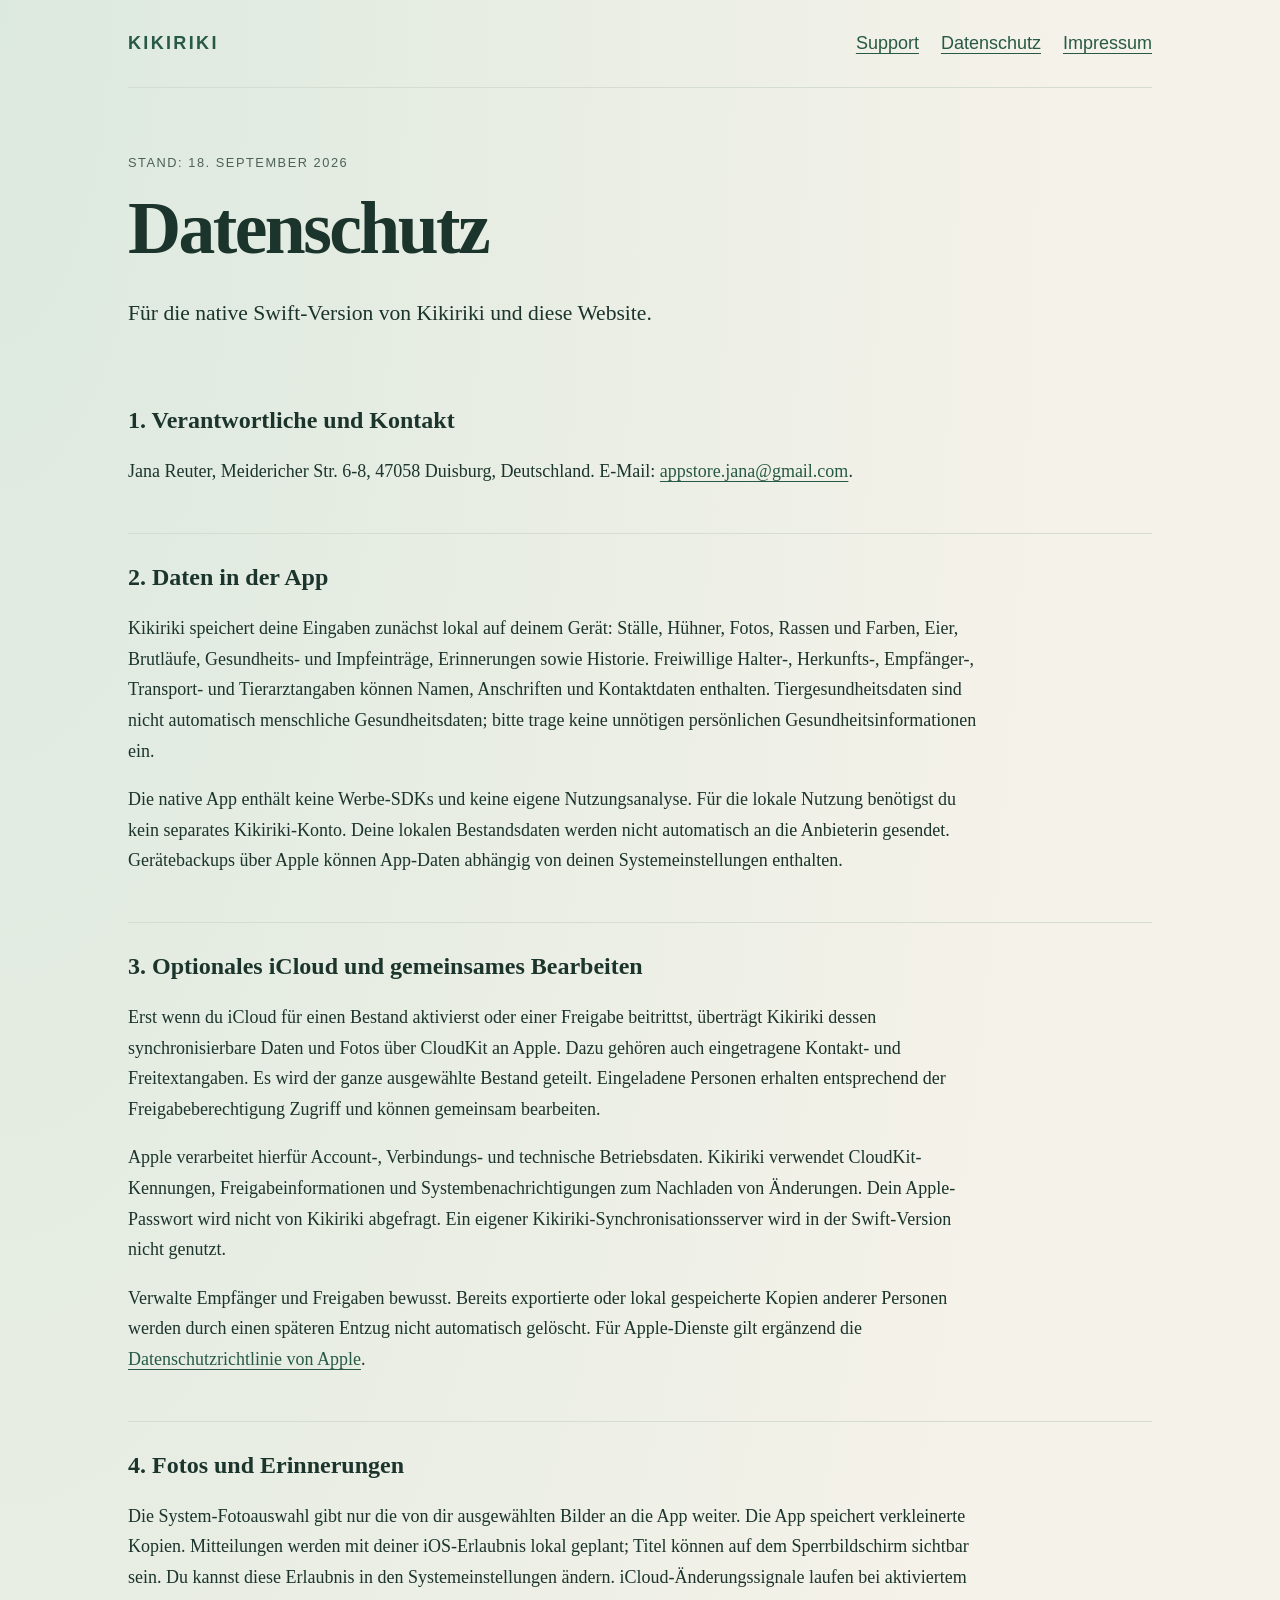
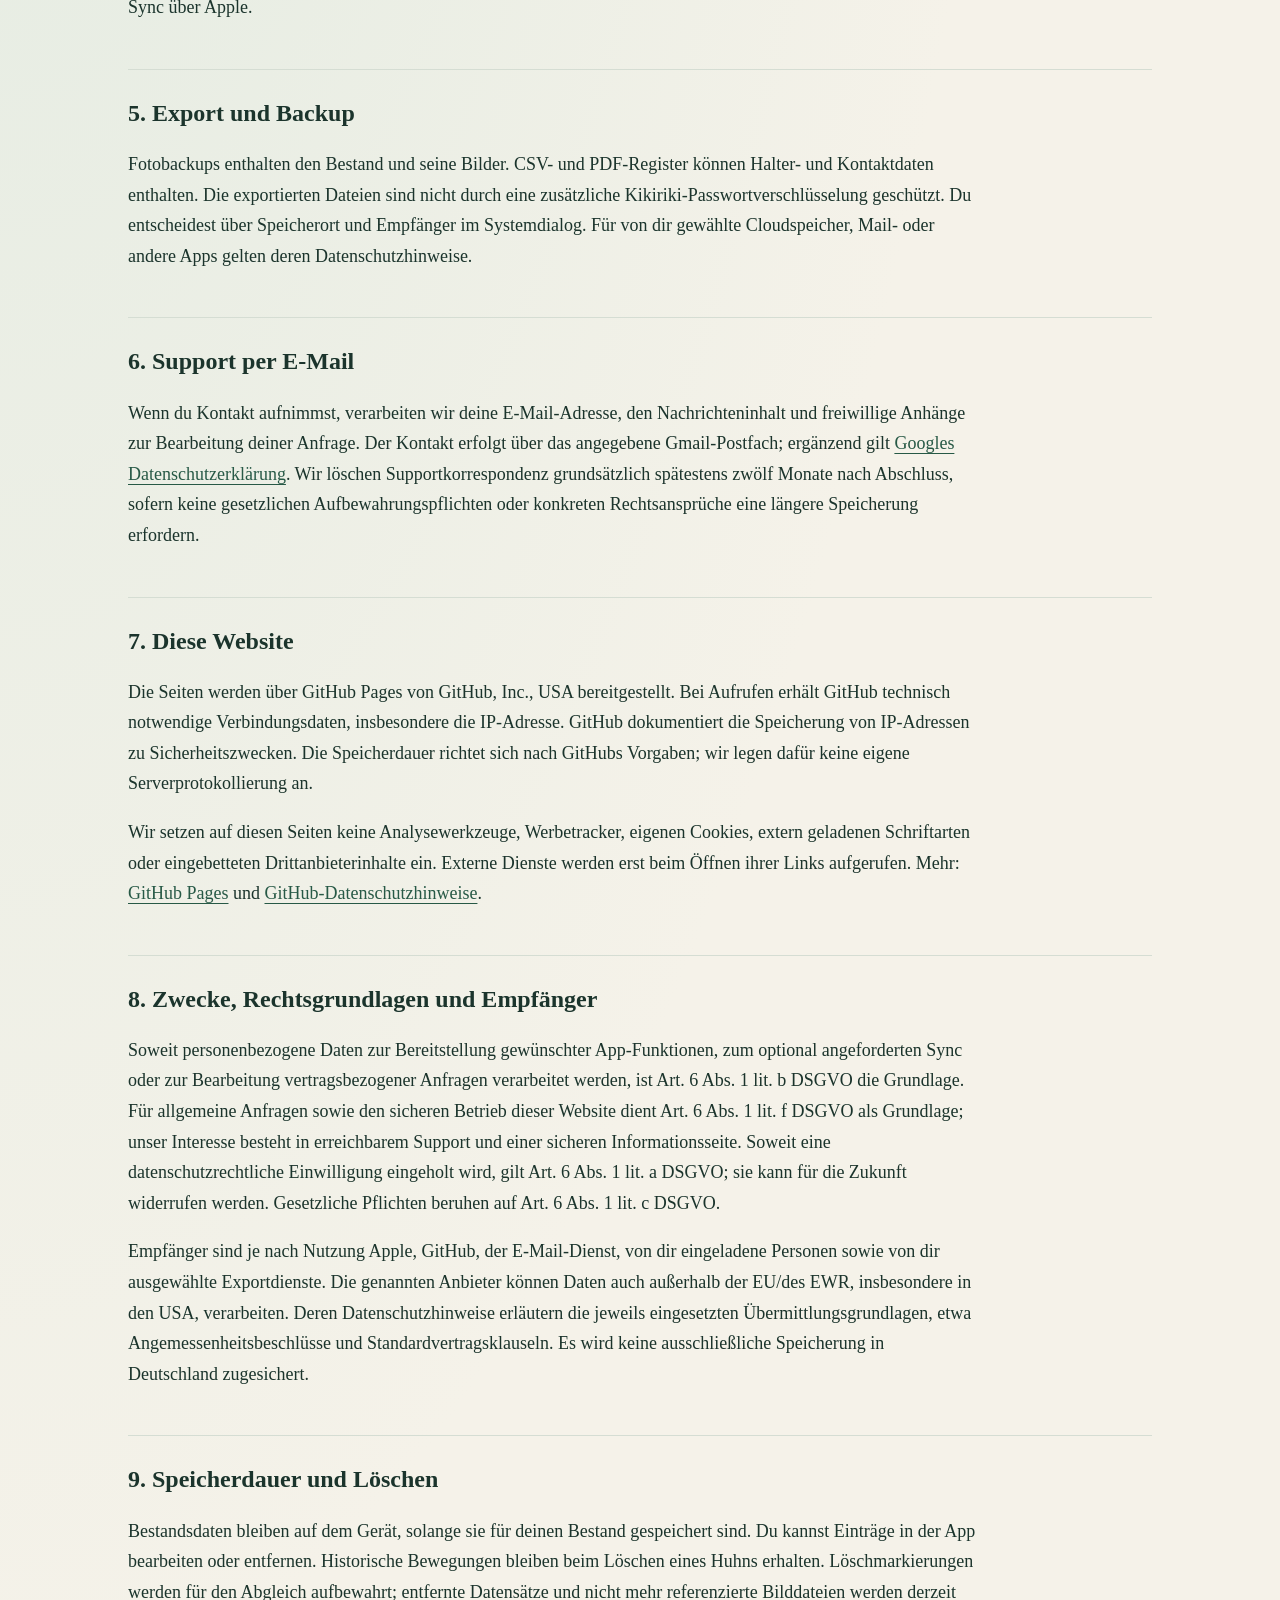
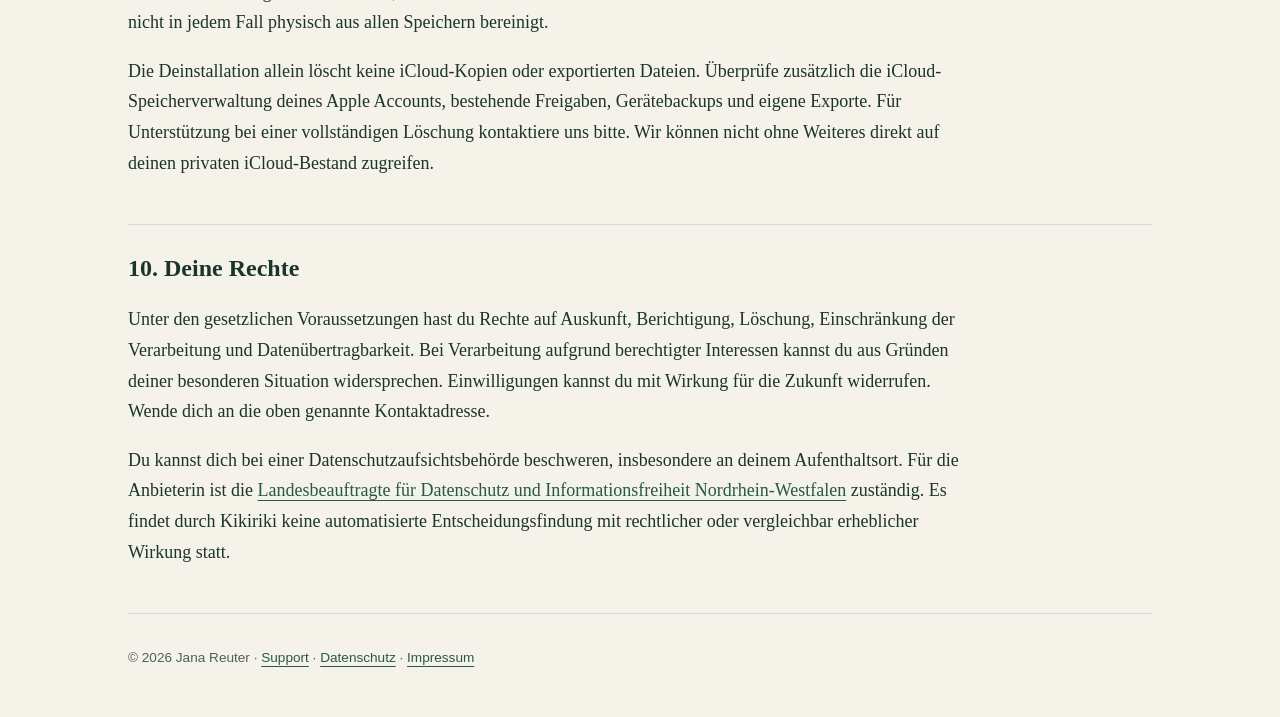
==== datenschutz/index.html @ 35ad3543 "Publish Kikiriki information, support, privacy and imprint" ====
<!doctype html>
<html lang="de"><head><meta charset="utf-8"><meta name="viewport" content="width=device-width, initial-scale=1"><meta name="color-scheme" content="light dark"><meta name="description" content="Datenschutzhinweise für Kikiriki und diese Website"><title>Kikiriki · Datenschutz</title><link rel="stylesheet" href="../assets/style.css"><link rel="icon" href="../assets/icon.png"></head>
<body><a class="skip" href="#inhalt">Zum Inhalt</a><div class="wrap"><nav aria-label="Hauptnavigation"><a class="brand" href="../">KIKIRIKI</a><div><a href="../support/">Support</a><a href="../datenschutz/">Datenschutz</a><a href="../impressum/">Impressum</a></div></nav><main id="inhalt"><header><p class="eyebrow">Stand: 18. September 2026</p><h1>Datenschutz</h1><p class="lead">Für die native Swift-Version von Kikiriki und diese Website.</p></header>
<section><h2>1. Verantwortliche und Kontakt</h2><p>Jana Reuter, Meidericher Str. 6-8, 47058 Duisburg, Deutschland. E-Mail: <a href="mailto:appstore.jana@gmail.com">appstore.jana@gmail.com</a>.</p></section>
<section><h2>2. Daten in der App</h2><p>Kikiriki speichert deine Eingaben zunächst lokal auf deinem Gerät: Ställe, Hühner, Fotos, Rassen und Farben, Eier, Brutläufe, Gesundheits- und Impfeinträge, Erinnerungen sowie Historie. Freiwillige Halter-, Herkunfts-, Empfänger-, Transport- und Tierarztangaben können Namen, Anschriften und Kontaktdaten enthalten. Tiergesundheitsdaten sind nicht automatisch menschliche Gesundheitsdaten; bitte trage keine unnötigen persönlichen Gesundheitsinformationen ein.</p><p>Die native App enthält keine Werbe-SDKs und keine eigene Nutzungsanalyse. Für die lokale Nutzung benötigst du kein separates Kikiriki-Konto. Deine lokalen Bestandsdaten werden nicht automatisch an die Anbieterin gesendet. Gerätebackups über Apple können App-Daten abhängig von deinen Systemeinstellungen enthalten.</p></section>
<section><h2>3. Optionales iCloud und gemeinsames Bearbeiten</h2><p>Erst wenn du iCloud für einen Bestand aktivierst oder einer Freigabe beitrittst, überträgt Kikiriki dessen synchronisierbare Daten und Fotos über CloudKit an Apple. Dazu gehören auch eingetragene Kontakt- und Freitextangaben. Es wird der ganze ausgewählte Bestand geteilt. Eingeladene Personen erhalten entsprechend der Freigabeberechtigung Zugriff und können gemeinsam bearbeiten.</p><p>Apple verarbeitet hierfür Account-, Verbindungs- und technische Betriebsdaten. Kikiriki verwendet CloudKit-Kennungen, Freigabeinformationen und Systembenachrichtigungen zum Nachladen von Änderungen. Dein Apple-Passwort wird nicht von Kikiriki abgefragt. Ein eigener Kikiriki-Synchronisationsserver wird in der Swift-Version nicht genutzt.</p><p>Verwalte Empfänger und Freigaben bewusst. Bereits exportierte oder lokal gespeicherte Kopien anderer Personen werden durch einen späteren Entzug nicht automatisch gelöscht. Für Apple-Dienste gilt ergänzend die <a href="https://www.apple.com/legal/privacy/de-ww/">Datenschutzrichtlinie von Apple</a>.</p></section>
<section><h2>4. Fotos und Erinnerungen</h2><p>Die System-Fotoauswahl gibt nur die von dir ausgewählten Bilder an die App weiter. Die App speichert verkleinerte Kopien. Mitteilungen werden mit deiner iOS-Erlaubnis lokal geplant; Titel können auf dem Sperrbildschirm sichtbar sein. Du kannst diese Erlaubnis in den Systemeinstellungen ändern. iCloud-Änderungssignale laufen bei aktiviertem Sync über Apple.</p></section>
<section><h2>5. Export und Backup</h2><p>Fotobackups enthalten den Bestand und seine Bilder. CSV- und PDF-Register können Halter- und Kontaktdaten enthalten. Die exportierten Dateien sind nicht durch eine zusätzliche Kikiriki-Passwortverschlüsselung geschützt. Du entscheidest über Speicherort und Empfänger im Systemdialog. Für von dir gewählte Cloudspeicher, Mail- oder andere Apps gelten deren Datenschutzhinweise.</p></section>
<section><h2>6. Support per E-Mail</h2><p>Wenn du Kontakt aufnimmst, verarbeiten wir deine E-Mail-Adresse, den Nachrichteninhalt und freiwillige Anhänge zur Bearbeitung deiner Anfrage. Der Kontakt erfolgt über das angegebene Gmail-Postfach; ergänzend gilt <a href="https://policies.google.com/privacy?hl=de">Googles Datenschutzerklärung</a>. Wir löschen Supportkorrespondenz grundsätzlich spätestens zwölf Monate nach Abschluss, sofern keine gesetzlichen Aufbewahrungspflichten oder konkreten Rechtsansprüche eine längere Speicherung erfordern.</p></section>
<section><h2>7. Diese Website</h2><p>Die Seiten werden über GitHub Pages von GitHub, Inc., USA bereitgestellt. Bei Aufrufen erhält GitHub technisch notwendige Verbindungsdaten, insbesondere die IP-Adresse. GitHub dokumentiert die Speicherung von IP-Adressen zu Sicherheitszwecken. Die Speicherdauer richtet sich nach GitHubs Vorgaben; wir legen dafür keine eigene Serverprotokollierung an.</p><p>Wir setzen auf diesen Seiten keine Analysewerkzeuge, Werbetracker, eigenen Cookies, extern geladenen Schriftarten oder eingebetteten Drittanbieterinhalte ein. Externe Dienste werden erst beim Öffnen ihrer Links aufgerufen. Mehr: <a href="https://docs.github.com/en/pages/getting-started-with-github-pages/what-is-github-pages">GitHub Pages</a> und <a href="https://docs.github.com/en/site-policy/privacy-policies/github-general-privacy-statement">GitHub-Datenschutzhinweise</a>.</p></section>
<section><h2>8. Zwecke, Rechtsgrundlagen und Empfänger</h2><p>Soweit personenbezogene Daten zur Bereitstellung gewünschter App-Funktionen, zum optional angeforderten Sync oder zur Bearbeitung vertragsbezogener Anfragen verarbeitet werden, ist Art. 6 Abs. 1 lit. b DSGVO die Grundlage. Für allgemeine Anfragen sowie den sicheren Betrieb dieser Website dient Art. 6 Abs. 1 lit. f DSGVO als Grundlage; unser Interesse besteht in erreichbarem Support und einer sicheren Informationsseite. Soweit eine datenschutzrechtliche Einwilligung eingeholt wird, gilt Art. 6 Abs. 1 lit. a DSGVO; sie kann für die Zukunft widerrufen werden. Gesetzliche Pflichten beruhen auf Art. 6 Abs. 1 lit. c DSGVO.</p><p>Empfänger sind je nach Nutzung Apple, GitHub, der E-Mail-Dienst, von dir eingeladene Personen sowie von dir ausgewählte Exportdienste. Die genannten Anbieter können Daten auch außerhalb der EU/des EWR, insbesondere in den USA, verarbeiten. Deren Datenschutzhinweise erläutern die jeweils eingesetzten Übermittlungsgrundlagen, etwa Angemessenheitsbeschlüsse und Standardvertragsklauseln. Es wird keine ausschließliche Speicherung in Deutschland zugesichert.</p></section>
<section id="loeschen"><h2>9. Speicherdauer und Löschen</h2><p>Bestandsdaten bleiben auf dem Gerät, solange sie für deinen Bestand gespeichert sind. Du kannst Einträge in der App bearbeiten oder entfernen. Historische Bewegungen bleiben beim Löschen eines Huhns erhalten. Löschmarkierungen werden für den Abgleich aufbewahrt; entfernte Datensätze und nicht mehr referenzierte Bilddateien werden derzeit nicht in jedem Fall physisch aus allen Speichern bereinigt.</p><p>Die Deinstallation allein löscht keine iCloud-Kopien oder exportierten Dateien. Überprüfe zusätzlich die iCloud-Speicherverwaltung deines Apple Accounts, bestehende Freigaben, Gerätebackups und eigene Exporte. Für Unterstützung bei einer vollständigen Löschung kontaktiere uns bitte. Wir können nicht ohne Weiteres direkt auf deinen privaten iCloud-Bestand zugreifen.</p></section>
<section><h2>10. Deine Rechte</h2><p>Unter den gesetzlichen Voraussetzungen hast du Rechte auf Auskunft, Berichtigung, Löschung, Einschränkung der Verarbeitung und Datenübertragbarkeit. Bei Verarbeitung aufgrund berechtigter Interessen kannst du aus Gründen deiner besonderen Situation widersprechen. Einwilligungen kannst du mit Wirkung für die Zukunft widerrufen. Wende dich an die oben genannte Kontaktadresse.</p><p>Du kannst dich bei einer Datenschutzaufsichtsbehörde beschweren, insbesondere an deinem Aufenthaltsort. Für die Anbieterin ist die <a href="https://www.ldi.nrw.de/kontakt">Landesbeauftragte für Datenschutz und Informationsfreiheit Nordrhein-Westfalen</a> zuständig. Es findet durch Kikiriki keine automatisierte Entscheidungsfindung mit rechtlicher oder vergleichbar erheblicher Wirkung statt.</p></section></main><footer>© 2026 Jana Reuter · <a href="../support/">Support</a> · <a href="../datenschutz/">Datenschutz</a> · <a href="../impressum/">Impressum</a></footer></div></body></html>
---- assets/style.css ----
*{box-sizing:border-box} :root{--bg:#f5f2e9;--surface:#fffdf8;--ink:#1b342c;--muted:#4c6158;--line:#d5ddd3;--accent:#275946}body{margin:0;background:radial-gradient(ellipse at top left,#dce9df,transparent 60%),var(--bg);color:var(--ink);font:18px/1.7 Georgia,'Times New Roman',serif}.wrap{max-width:1080px;margin:auto;padding:0 28px}nav{display:flex;justify-content:space-between;align-items:center;gap:24px;padding:28px 0;border-bottom:1px solid var(--line)}nav div{display:flex;gap:22px;flex-wrap:wrap}nav,.eyebrow,.button,footer,summary{font-family:'Avenir Next',Avenir,sans-serif}a{color:var(--accent);text-underline-offset:4px}a:hover{text-decoration-thickness:2px}.brand{font-weight:800;letter-spacing:.13em;text-decoration:none}h1{font-size:clamp(2.5rem,6vw,4.6rem);line-height:1.1;margin:14px 0 26px;letter-spacing:-.035em}h2{font-size:1.5rem;line-height:1.3;margin-top:0}header{padding:52px 0 24px}.eyebrow{font-size:.8rem;text-transform:uppercase;letter-spacing:.12em;color:var(--muted)}.lead{font-size:1.35rem;max-width:650px}section{padding:28px 0;border-bottom:1px solid var(--line)}section p{max-width:850px}.hero{display:grid;grid-template-columns:1fr 1fr;align-items:center;gap:32px;padding:56px 0}.hero img{width:100%;height:auto;border-radius:36px}.button{display:inline-block;background:var(--accent);color:white;padding:12px 24px;border-radius:40px;text-decoration:none;font-weight:600}.grid{display:grid;grid-template-columns:repeat(3,1fr);gap:18px}.grid article{padding:24px;border-radius:24px;background:var(--surface)}.grid p{margin-bottom:0}details{padding:18px 0;border-top:1px solid var(--line)}summary{cursor:pointer;font-weight:600}footer{padding:32px 0 48px;font-size:.85rem;color:var(--muted)}:focus-visible{outline:3px solid #bb7b22;outline-offset:5px}.skip{position:absolute;left:20px;top:-100px;background:var(--surface);padding:10px}.skip:focus{top:10px}p{overflow-wrap:anywhere}@media(max-width:700px){nav{align-items:flex-start;flex-direction:column;gap:12px}nav div{gap:16px;font-size:.85rem}.hero,.grid{grid-template-columns:1fr}.hero{padding-top:30px}.hero img{max-height:320px;object-fit:cover}.wrap{padding:0 22px}header{padding-top:30px}}@media(prefers-color-scheme:dark){:root{--bg:#111e25;--surface:#1b2b32;--ink:#eef1e9;--muted:#b1c3bd;--line:#36474e;--accent:#a4d2ba}body{background:radial-gradient(ellipse at top left,#223e43,transparent 60%),var(--bg)}.button{color:#11231c}}
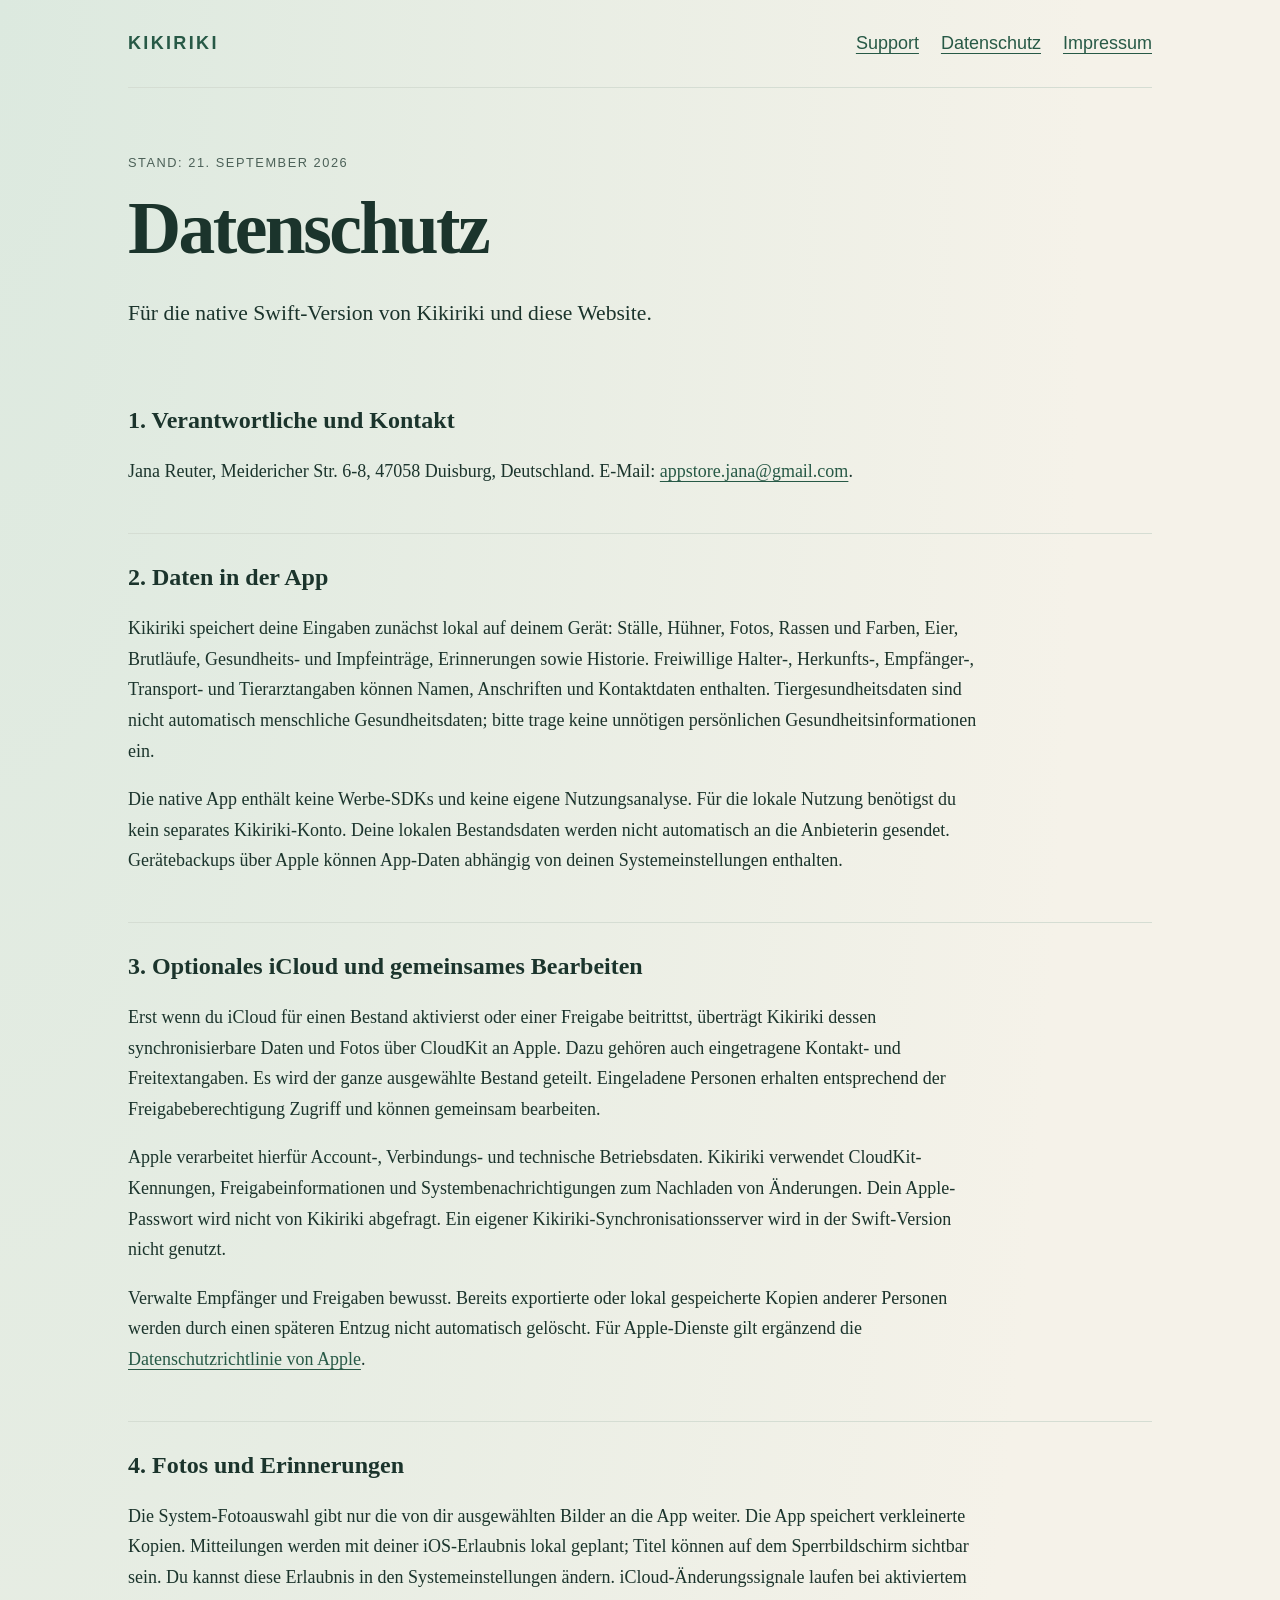
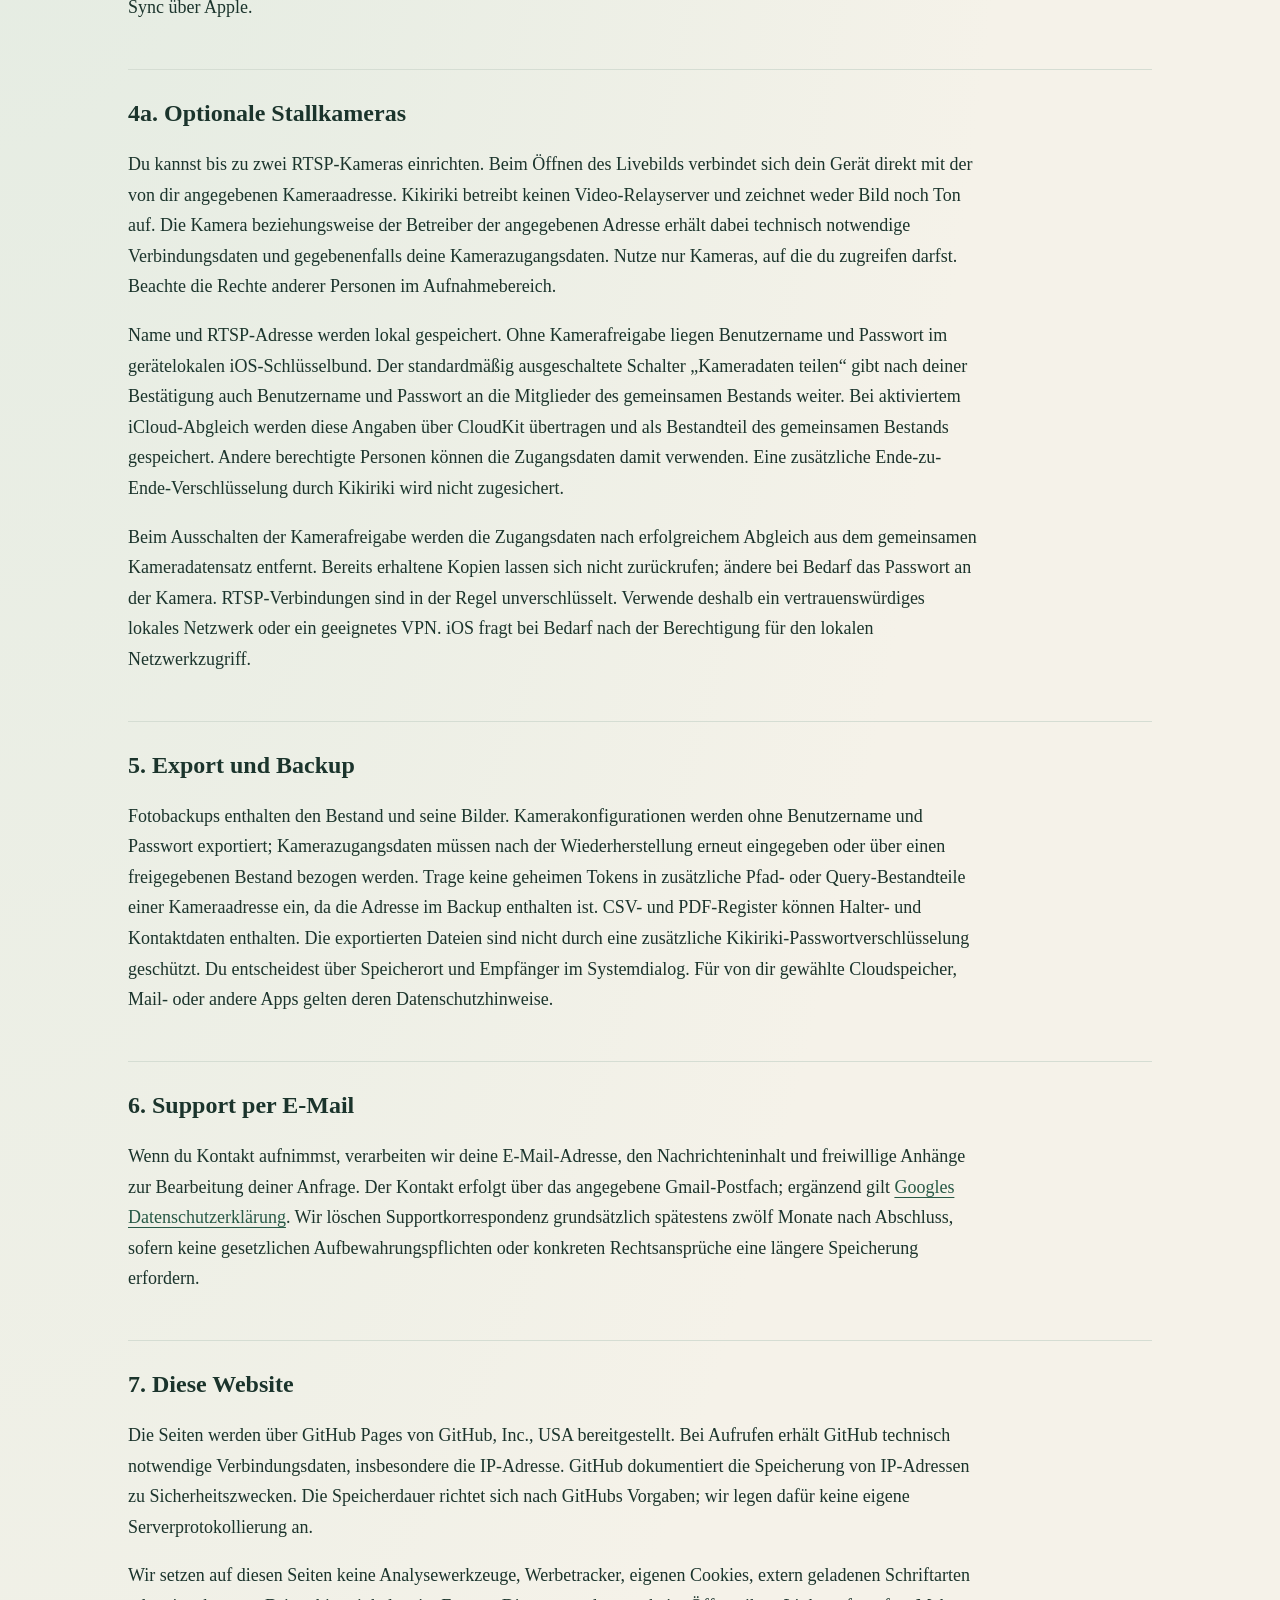
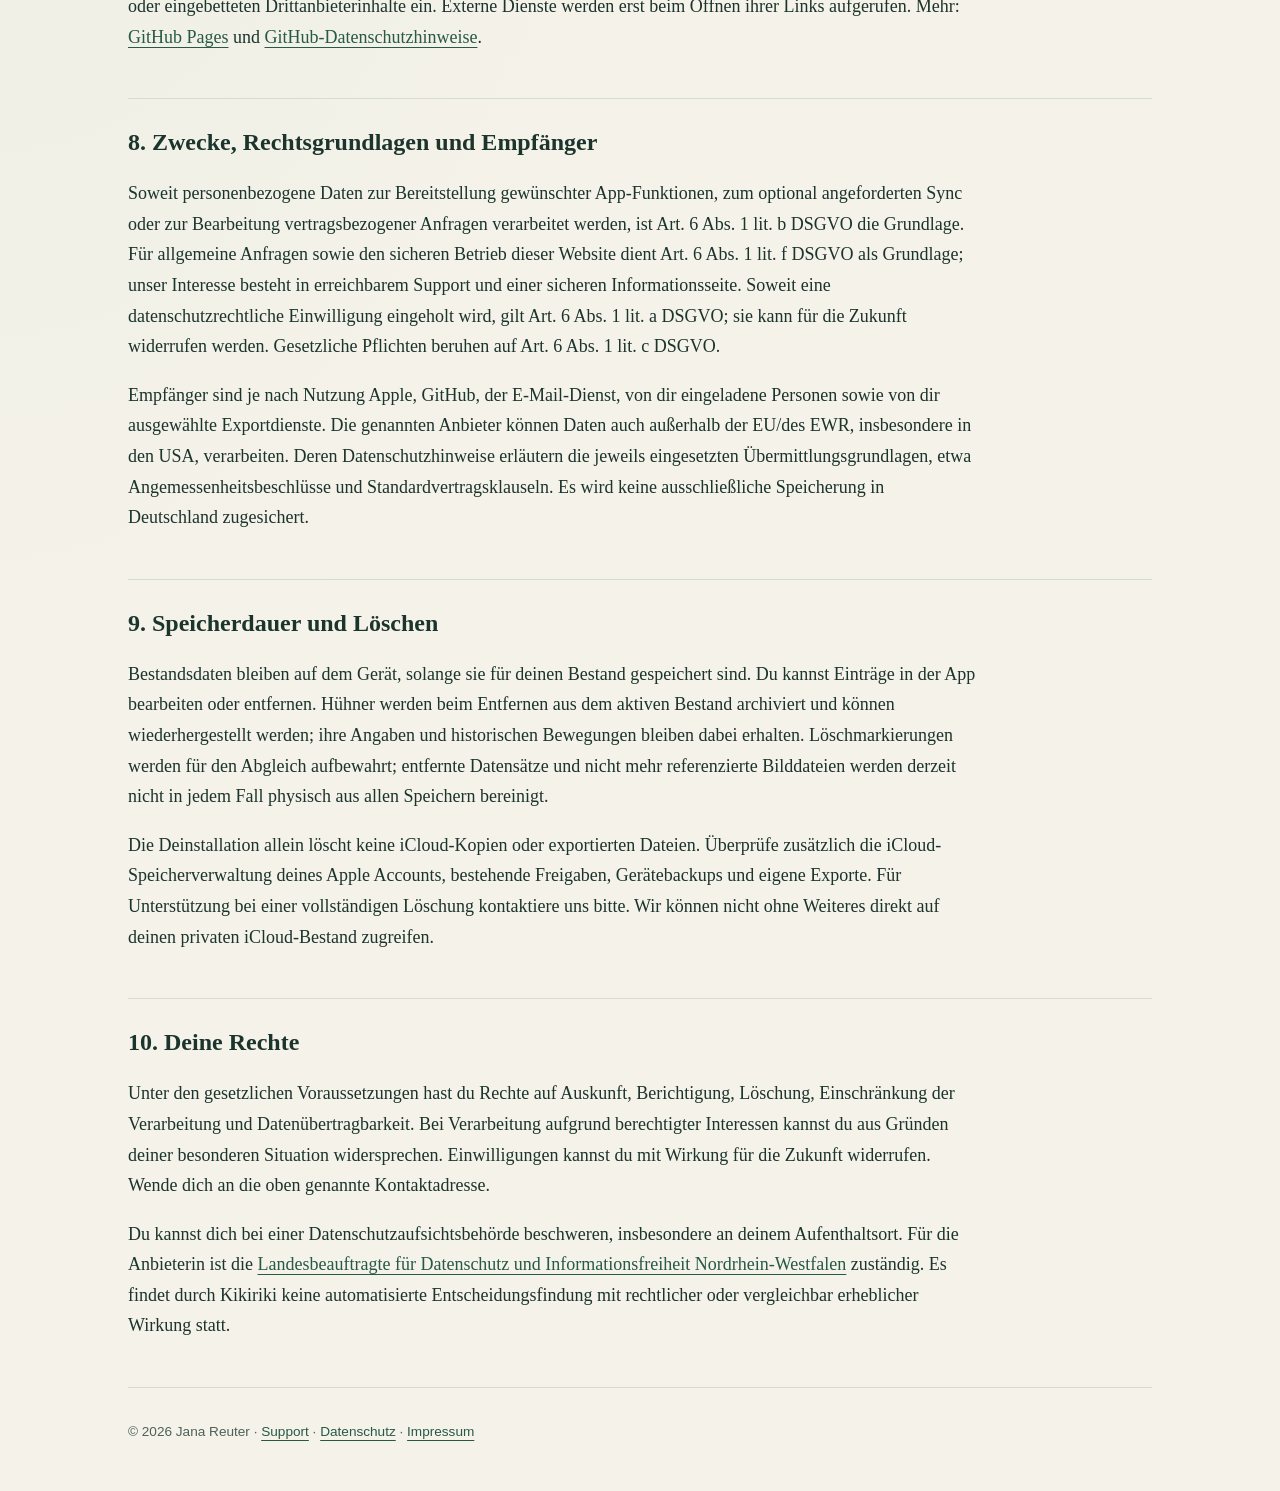
==== commit 069eaa1a: "Update privacy notice for RTSP cameras and optional credential sharing" ====
--- a/datenschutz/index.html
+++ b/datenschutz/index.html
@@ -1,13 +1,14 @@
 <!doctype html>
 <html lang="de"><head><meta charset="utf-8"><meta name="viewport" content="width=device-width, initial-scale=1"><meta name="color-scheme" content="light dark"><meta name="description" content="Datenschutzhinweise für Kikiriki und diese Website"><title>Kikiriki · Datenschutz</title><link rel="stylesheet" href="../assets/style.css"><link rel="icon" href="../assets/icon.png"></head>
-<body><a class="skip" href="#inhalt">Zum Inhalt</a><div class="wrap"><nav aria-label="Hauptnavigation"><a class="brand" href="../">KIKIRIKI</a><div><a href="../support/">Support</a><a href="../datenschutz/">Datenschutz</a><a href="../impressum/">Impressum</a></div></nav><main id="inhalt"><header><p class="eyebrow">Stand: 18. September 2026</p><h1>Datenschutz</h1><p class="lead">Für die native Swift-Version von Kikiriki und diese Website.</p></header>
+<body><a class="skip" href="#inhalt">Zum Inhalt</a><div class="wrap"><nav aria-label="Hauptnavigation"><a class="brand" href="../">KIKIRIKI</a><div><a href="../support/">Support</a><a href="../datenschutz/">Datenschutz</a><a href="../impressum/">Impressum</a></div></nav><main id="inhalt"><header><p class="eyebrow">Stand: 21. September 2026</p><h1>Datenschutz</h1><p class="lead">Für die native Swift-Version von Kikiriki und diese Website.</p></header>
 <section><h2>1. Verantwortliche und Kontakt</h2><p>Jana Reuter, Meidericher Str. 6-8, 47058 Duisburg, Deutschland. E-Mail: <a href="mailto:appstore.jana@gmail.com">appstore.jana@gmail.com</a>.</p></section>
 <section><h2>2. Daten in der App</h2><p>Kikiriki speichert deine Eingaben zunächst lokal auf deinem Gerät: Ställe, Hühner, Fotos, Rassen und Farben, Eier, Brutläufe, Gesundheits- und Impfeinträge, Erinnerungen sowie Historie. Freiwillige Halter-, Herkunfts-, Empfänger-, Transport- und Tierarztangaben können Namen, Anschriften und Kontaktdaten enthalten. Tiergesundheitsdaten sind nicht automatisch menschliche Gesundheitsdaten; bitte trage keine unnötigen persönlichen Gesundheitsinformationen ein.</p><p>Die native App enthält keine Werbe-SDKs und keine eigene Nutzungsanalyse. Für die lokale Nutzung benötigst du kein separates Kikiriki-Konto. Deine lokalen Bestandsdaten werden nicht automatisch an die Anbieterin gesendet. Gerätebackups über Apple können App-Daten abhängig von deinen Systemeinstellungen enthalten.</p></section>
 <section><h2>3. Optionales iCloud und gemeinsames Bearbeiten</h2><p>Erst wenn du iCloud für einen Bestand aktivierst oder einer Freigabe beitrittst, überträgt Kikiriki dessen synchronisierbare Daten und Fotos über CloudKit an Apple. Dazu gehören auch eingetragene Kontakt- und Freitextangaben. Es wird der ganze ausgewählte Bestand geteilt. Eingeladene Personen erhalten entsprechend der Freigabeberechtigung Zugriff und können gemeinsam bearbeiten.</p><p>Apple verarbeitet hierfür Account-, Verbindungs- und technische Betriebsdaten. Kikiriki verwendet CloudKit-Kennungen, Freigabeinformationen und Systembenachrichtigungen zum Nachladen von Änderungen. Dein Apple-Passwort wird nicht von Kikiriki abgefragt. Ein eigener Kikiriki-Synchronisationsserver wird in der Swift-Version nicht genutzt.</p><p>Verwalte Empfänger und Freigaben bewusst. Bereits exportierte oder lokal gespeicherte Kopien anderer Personen werden durch einen späteren Entzug nicht automatisch gelöscht. Für Apple-Dienste gilt ergänzend die <a href="https://www.apple.com/legal/privacy/de-ww/">Datenschutzrichtlinie von Apple</a>.</p></section>
 <section><h2>4. Fotos und Erinnerungen</h2><p>Die System-Fotoauswahl gibt nur die von dir ausgewählten Bilder an die App weiter. Die App speichert verkleinerte Kopien. Mitteilungen werden mit deiner iOS-Erlaubnis lokal geplant; Titel können auf dem Sperrbildschirm sichtbar sein. Du kannst diese Erlaubnis in den Systemeinstellungen ändern. iCloud-Änderungssignale laufen bei aktiviertem Sync über Apple.</p></section>
-<section><h2>5. Export und Backup</h2><p>Fotobackups enthalten den Bestand und seine Bilder. CSV- und PDF-Register können Halter- und Kontaktdaten enthalten. Die exportierten Dateien sind nicht durch eine zusätzliche Kikiriki-Passwortverschlüsselung geschützt. Du entscheidest über Speicherort und Empfänger im Systemdialog. Für von dir gewählte Cloudspeicher, Mail- oder andere Apps gelten deren Datenschutzhinweise.</p></section>
+<section><h2>4a. Optionale Stallkameras</h2><p>Du kannst bis zu zwei RTSP-Kameras einrichten. Beim Öffnen des Livebilds verbindet sich dein Gerät direkt mit der von dir angegebenen Kameraadresse. Kikiriki betreibt keinen Video-Relayserver und zeichnet weder Bild noch Ton auf. Die Kamera beziehungsweise der Betreiber der angegebenen Adresse erhält dabei technisch notwendige Verbindungsdaten und gegebenenfalls deine Kamerazugangsdaten. Nutze nur Kameras, auf die du zugreifen darfst. Beachte die Rechte anderer Personen im Aufnahmebereich.</p><p>Name und RTSP-Adresse werden lokal gespeichert. Ohne Kamerafreigabe liegen Benutzername und Passwort im gerätelokalen iOS-Schlüsselbund. Der standardmäßig ausgeschaltete Schalter „Kameradaten teilen“ gibt nach deiner Bestätigung auch Benutzername und Passwort an die Mitglieder des gemeinsamen Bestands weiter. Bei aktiviertem iCloud-Abgleich werden diese Angaben über CloudKit übertragen und als Bestandteil des gemeinsamen Bestands gespeichert. Andere berechtigte Personen können die Zugangsdaten damit verwenden. Eine zusätzliche Ende-zu-Ende-Verschlüsselung durch Kikiriki wird nicht zugesichert.</p><p>Beim Ausschalten der Kamerafreigabe werden die Zugangsdaten nach erfolgreichem Abgleich aus dem gemeinsamen Kameradatensatz entfernt. Bereits erhaltene Kopien lassen sich nicht zurückrufen; ändere bei Bedarf das Passwort an der Kamera. RTSP-Verbindungen sind in der Regel unverschlüsselt. Verwende deshalb ein vertrauenswürdiges lokales Netzwerk oder ein geeignetes VPN. iOS fragt bei Bedarf nach der Berechtigung für den lokalen Netzwerkzugriff.</p></section>
+<section><h2>5. Export und Backup</h2><p>Fotobackups enthalten den Bestand und seine Bilder. Kamerakonfigurationen werden ohne Benutzername und Passwort exportiert; Kamerazugangsdaten müssen nach der Wiederherstellung erneut eingegeben oder über einen freigegebenen Bestand bezogen werden. Trage keine geheimen Tokens in zusätzliche Pfad- oder Query-Bestandteile einer Kameraadresse ein, da die Adresse im Backup enthalten ist. CSV- und PDF-Register können Halter- und Kontaktdaten enthalten. Die exportierten Dateien sind nicht durch eine zusätzliche Kikiriki-Passwortverschlüsselung geschützt. Du entscheidest über Speicherort und Empfänger im Systemdialog. Für von dir gewählte Cloudspeicher, Mail- oder andere Apps gelten deren Datenschutzhinweise.</p></section>
 <section><h2>6. Support per E-Mail</h2><p>Wenn du Kontakt aufnimmst, verarbeiten wir deine E-Mail-Adresse, den Nachrichteninhalt und freiwillige Anhänge zur Bearbeitung deiner Anfrage. Der Kontakt erfolgt über das angegebene Gmail-Postfach; ergänzend gilt <a href="https://policies.google.com/privacy?hl=de">Googles Datenschutzerklärung</a>. Wir löschen Supportkorrespondenz grundsätzlich spätestens zwölf Monate nach Abschluss, sofern keine gesetzlichen Aufbewahrungspflichten oder konkreten Rechtsansprüche eine längere Speicherung erfordern.</p></section>
 <section><h2>7. Diese Website</h2><p>Die Seiten werden über GitHub Pages von GitHub, Inc., USA bereitgestellt. Bei Aufrufen erhält GitHub technisch notwendige Verbindungsdaten, insbesondere die IP-Adresse. GitHub dokumentiert die Speicherung von IP-Adressen zu Sicherheitszwecken. Die Speicherdauer richtet sich nach GitHubs Vorgaben; wir legen dafür keine eigene Serverprotokollierung an.</p><p>Wir setzen auf diesen Seiten keine Analysewerkzeuge, Werbetracker, eigenen Cookies, extern geladenen Schriftarten oder eingebetteten Drittanbieterinhalte ein. Externe Dienste werden erst beim Öffnen ihrer Links aufgerufen. Mehr: <a href="https://docs.github.com/en/pages/getting-started-with-github-pages/what-is-github-pages">GitHub Pages</a> und <a href="https://docs.github.com/en/site-policy/privacy-policies/github-general-privacy-statement">GitHub-Datenschutzhinweise</a>.</p></section>
 <section><h2>8. Zwecke, Rechtsgrundlagen und Empfänger</h2><p>Soweit personenbezogene Daten zur Bereitstellung gewünschter App-Funktionen, zum optional angeforderten Sync oder zur Bearbeitung vertragsbezogener Anfragen verarbeitet werden, ist Art. 6 Abs. 1 lit. b DSGVO die Grundlage. Für allgemeine Anfragen sowie den sicheren Betrieb dieser Website dient Art. 6 Abs. 1 lit. f DSGVO als Grundlage; unser Interesse besteht in erreichbarem Support und einer sicheren Informationsseite. Soweit eine datenschutzrechtliche Einwilligung eingeholt wird, gilt Art. 6 Abs. 1 lit. a DSGVO; sie kann für die Zukunft widerrufen werden. Gesetzliche Pflichten beruhen auf Art. 6 Abs. 1 lit. c DSGVO.</p><p>Empfänger sind je nach Nutzung Apple, GitHub, der E-Mail-Dienst, von dir eingeladene Personen sowie von dir ausgewählte Exportdienste. Die genannten Anbieter können Daten auch außerhalb der EU/des EWR, insbesondere in den USA, verarbeiten. Deren Datenschutzhinweise erläutern die jeweils eingesetzten Übermittlungsgrundlagen, etwa Angemessenheitsbeschlüsse und Standardvertragsklauseln. Es wird keine ausschließliche Speicherung in Deutschland zugesichert.</p></section>
-<section id="loeschen"><h2>9. Speicherdauer und Löschen</h2><p>Bestandsdaten bleiben auf dem Gerät, solange sie für deinen Bestand gespeichert sind. Du kannst Einträge in der App bearbeiten oder entfernen. Historische Bewegungen bleiben beim Löschen eines Huhns erhalten. Löschmarkierungen werden für den Abgleich aufbewahrt; entfernte Datensätze und nicht mehr referenzierte Bilddateien werden derzeit nicht in jedem Fall physisch aus allen Speichern bereinigt.</p><p>Die Deinstallation allein löscht keine iCloud-Kopien oder exportierten Dateien. Überprüfe zusätzlich die iCloud-Speicherverwaltung deines Apple Accounts, bestehende Freigaben, Gerätebackups und eigene Exporte. Für Unterstützung bei einer vollständigen Löschung kontaktiere uns bitte. Wir können nicht ohne Weiteres direkt auf deinen privaten iCloud-Bestand zugreifen.</p></section>
+<section id="loeschen"><h2>9. Speicherdauer und Löschen</h2><p>Bestandsdaten bleiben auf dem Gerät, solange sie für deinen Bestand gespeichert sind. Du kannst Einträge in der App bearbeiten oder entfernen. Hühner werden beim Entfernen aus dem aktiven Bestand archiviert und können wiederhergestellt werden; ihre Angaben und historischen Bewegungen bleiben dabei erhalten. Löschmarkierungen werden für den Abgleich aufbewahrt; entfernte Datensätze und nicht mehr referenzierte Bilddateien werden derzeit nicht in jedem Fall physisch aus allen Speichern bereinigt.</p><p>Die Deinstallation allein löscht keine iCloud-Kopien oder exportierten Dateien. Überprüfe zusätzlich die iCloud-Speicherverwaltung deines Apple Accounts, bestehende Freigaben, Gerätebackups und eigene Exporte. Für Unterstützung bei einer vollständigen Löschung kontaktiere uns bitte. Wir können nicht ohne Weiteres direkt auf deinen privaten iCloud-Bestand zugreifen.</p></section>
 <section><h2>10. Deine Rechte</h2><p>Unter den gesetzlichen Voraussetzungen hast du Rechte auf Auskunft, Berichtigung, Löschung, Einschränkung der Verarbeitung und Datenübertragbarkeit. Bei Verarbeitung aufgrund berechtigter Interessen kannst du aus Gründen deiner besonderen Situation widersprechen. Einwilligungen kannst du mit Wirkung für die Zukunft widerrufen. Wende dich an die oben genannte Kontaktadresse.</p><p>Du kannst dich bei einer Datenschutzaufsichtsbehörde beschweren, insbesondere an deinem Aufenthaltsort. Für die Anbieterin ist die <a href="https://www.ldi.nrw.de/kontakt">Landesbeauftragte für Datenschutz und Informationsfreiheit Nordrhein-Westfalen</a> zuständig. Es findet durch Kikiriki keine automatisierte Entscheidungsfindung mit rechtlicher oder vergleichbar erheblicher Wirkung statt.</p></section></main><footer>© 2026 Jana Reuter · <a href="../support/">Support</a> · <a href="../datenschutz/">Datenschutz</a> · <a href="../impressum/">Impressum</a></footer></div></body></html>
